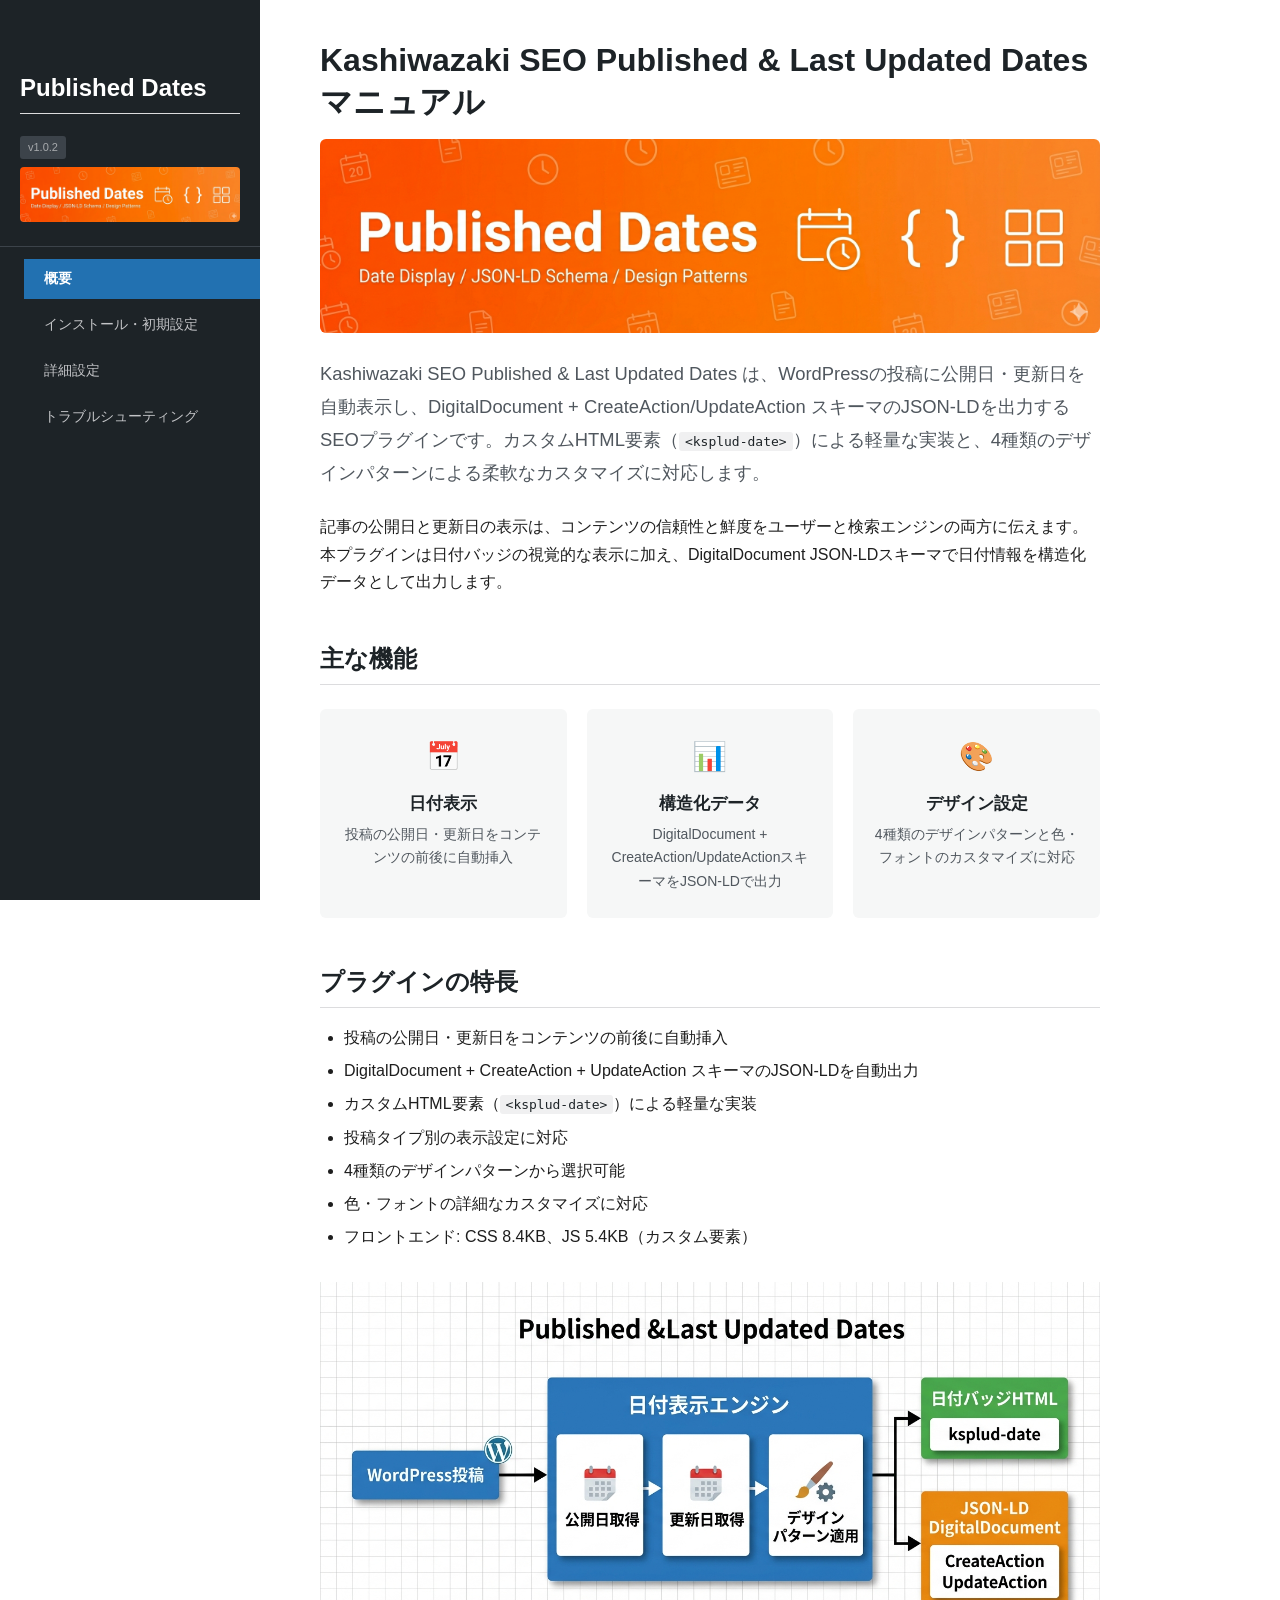
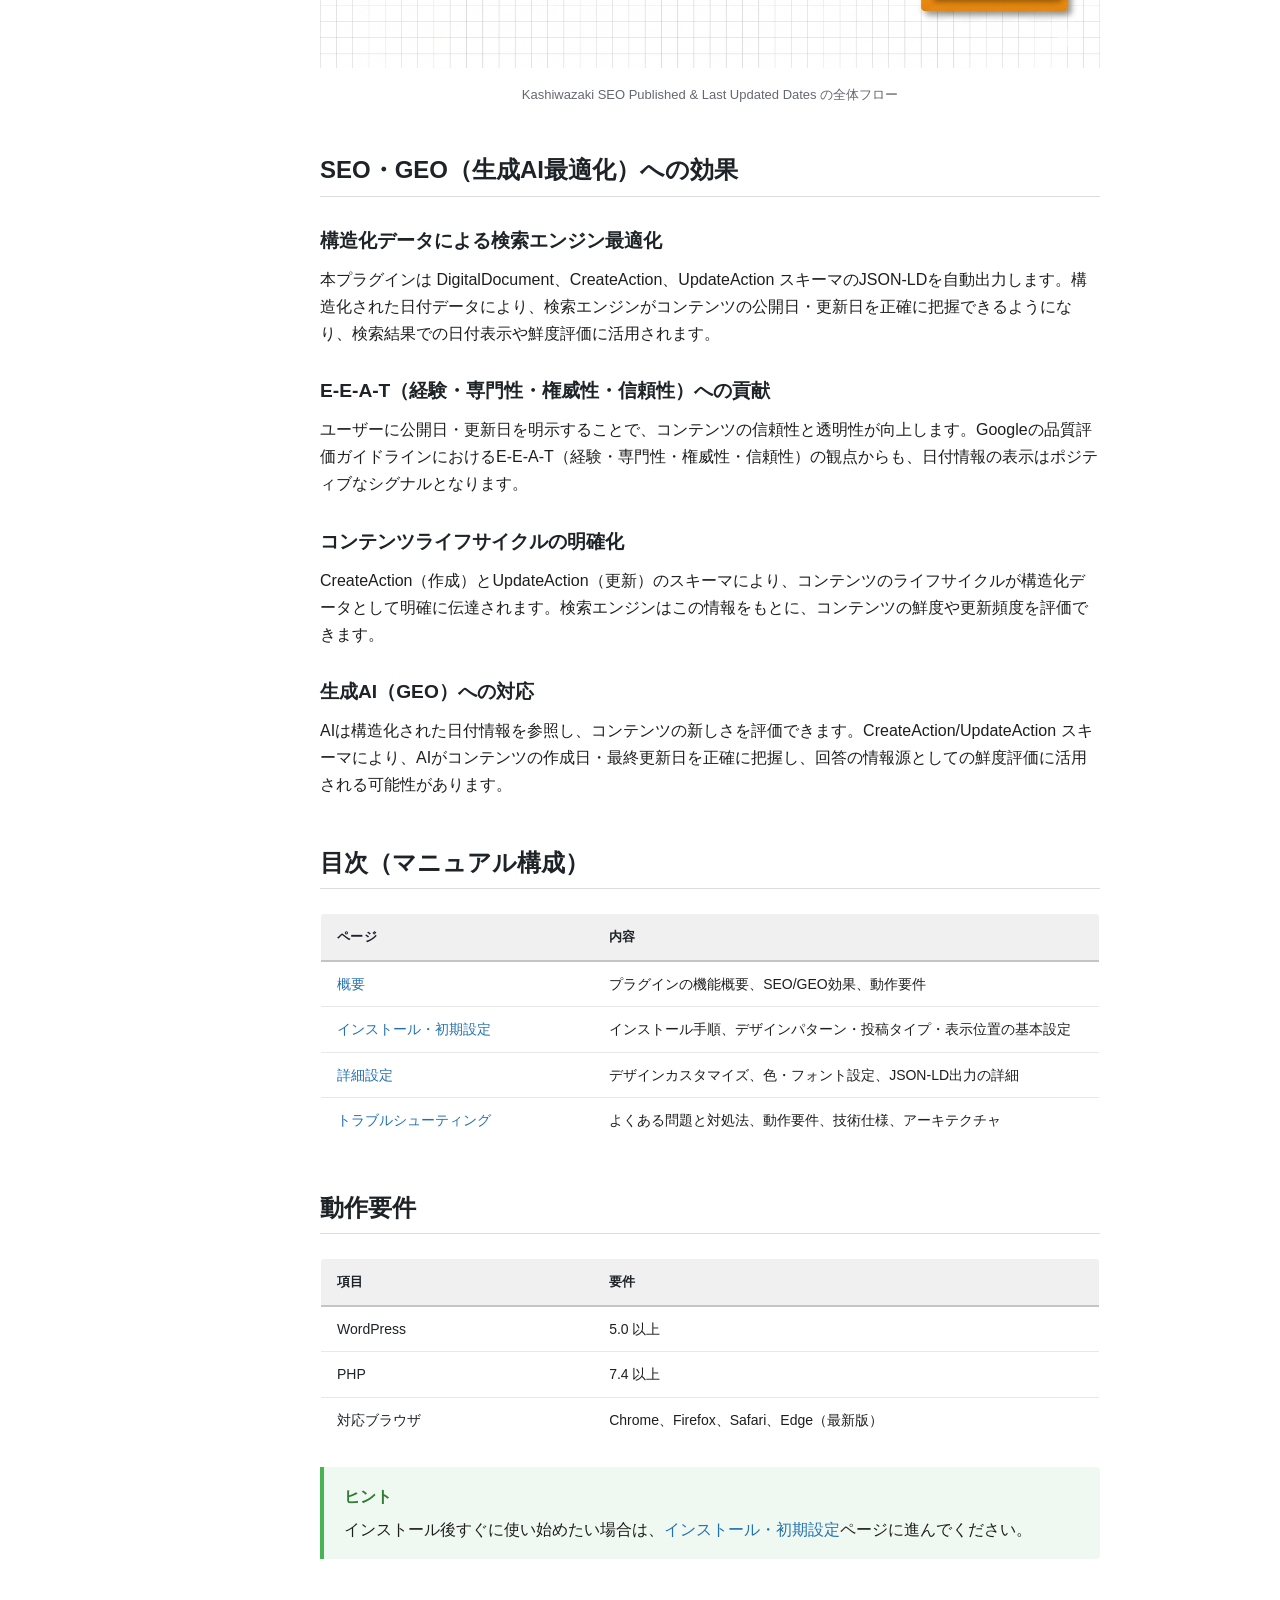
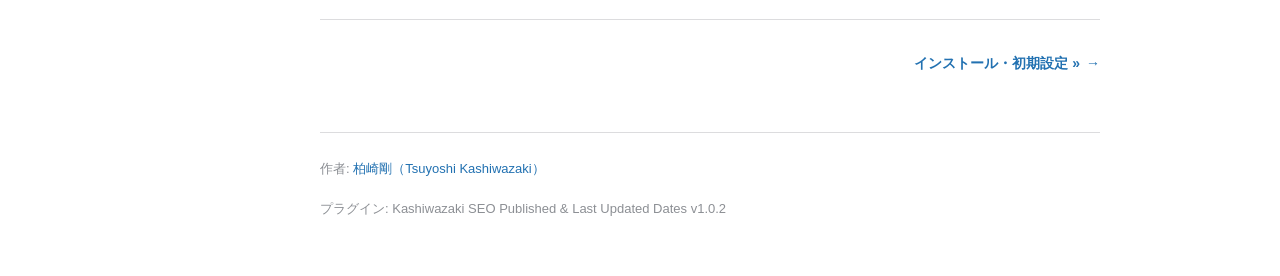
==== docs/index.html @ 5410c0e6 "Add HTML manual under docs/ Co-Authored-By: Claude Opus 4.6 (1M context) <noreply@anthropic.com>" ====
<!DOCTYPE html>
<html lang="ja">
<head>
    <meta charset="UTF-8">
    <meta name="viewport" content="width=device-width, initial-scale=1.0">
    <title>概要 - Kashiwazaki SEO Published &amp; Last Updated Dates マニュアル</title>
    <link rel="stylesheet" href="css/style.css?v=1">
</head>
<body>
<button class="hamburger-btn" aria-label="メニュー">&#9776;</button>

<nav class="sidebar">
    <div class="sidebar-header">
        <h2 style="color:#fff;">Published Dates</h2>
        <span class="version">v1.0.2</span>
        <img src="images/main-visual.png" alt="" style="width:100%;border-radius:4px;margin-top:8px;">
    </div>
    <ul>
        <li class="active"><a href="index.html">概要</a></li>
        <li><a href="setup.html">インストール・初期設定</a></li>
        <li><a href="display-settings.html">詳細設定</a></li>
        <li><a href="troubleshooting.html">トラブルシューティング</a></li>
    </ul>
</nav>

<main class="content">
    <h1>Kashiwazaki SEO Published &amp; Last Updated Dates マニュアル</h1>
    <img src="images/main-visual.png" alt="Kashiwazaki SEO Published & Last Updated Dates メインビジュアル" style="width:100%;border-radius:6px;margin-bottom:16px;">
    <p class="lead">Kashiwazaki SEO Published &amp; Last Updated Dates は、WordPressの投稿に公開日・更新日を自動表示し、DigitalDocument + CreateAction/UpdateAction スキーマのJSON-LDを出力するSEOプラグインです。カスタムHTML要素（<code>&lt;ksplud-date&gt;</code>）による軽量な実装と、4種類のデザインパターンによる柔軟なカスタマイズに対応します。</p>

    <p>記事の公開日と更新日の表示は、コンテンツの信頼性と鮮度をユーザーと検索エンジンの両方に伝えます。本プラグインは日付バッジの視覚的な表示に加え、DigitalDocument JSON-LDスキーマで日付情報を構造化データとして出力します。</p>

    <h2>主な機能</h2>

    <div class="feature-cards">
        <div class="feature-card">
            <span class="icon">&#128197;</span>
            <h4>日付表示</h4>
            <p>投稿の公開日・更新日をコンテンツの前後に自動挿入</p>
        </div>
        <div class="feature-card">
            <span class="icon">&#128202;</span>
            <h4>構造化データ</h4>
            <p>DigitalDocument + CreateAction/UpdateActionスキーマをJSON-LDで出力</p>
        </div>
        <div class="feature-card">
            <span class="icon">&#127912;</span>
            <h4>デザイン設定</h4>
            <p>4種類のデザインパターンと色・フォントのカスタマイズに対応</p>
        </div>
    </div>

    <h2>プラグインの特長</h2>

    <ul>
        <li>投稿の公開日・更新日をコンテンツの前後に自動挿入</li>
        <li>DigitalDocument + CreateAction + UpdateAction スキーマのJSON-LDを自動出力</li>
        <li>カスタムHTML要素（<code>&lt;ksplud-date&gt;</code>）による軽量な実装</li>
        <li>投稿タイプ別の表示設定に対応</li>
        <li>4種類のデザインパターンから選択可能</li>
        <li>色・フォントの詳細なカスタマイズに対応</li>
        <li>フロントエンド: CSS 8.4KB、JS 5.4KB（カスタム要素）</li>
    </ul>

    <figure class="infographic">
        <img src="images/infographics/overview-flow.png" alt="プラグイン概要フロー図">
        <figcaption>Kashiwazaki SEO Published &amp; Last Updated Dates の全体フロー</figcaption>
    </figure>

    <h2>SEO・GEO（生成AI最適化）への効果</h2>

    <h3>構造化データによる検索エンジン最適化</h3>
    <p>本プラグインは DigitalDocument、CreateAction、UpdateAction スキーマのJSON-LDを自動出力します。構造化された日付データにより、検索エンジンがコンテンツの公開日・更新日を正確に把握できるようになり、検索結果での日付表示や鮮度評価に活用されます。</p>

    <h3>E-E-A-T（経験・専門性・権威性・信頼性）への貢献</h3>
    <p>ユーザーに公開日・更新日を明示することで、コンテンツの信頼性と透明性が向上します。Googleの品質評価ガイドラインにおけるE-E-A-T（経験・専門性・権威性・信頼性）の観点からも、日付情報の表示はポジティブなシグナルとなります。</p>

    <h3>コンテンツライフサイクルの明確化</h3>
    <p>CreateAction（作成）とUpdateAction（更新）のスキーマにより、コンテンツのライフサイクルが構造化データとして明確に伝達されます。検索エンジンはこの情報をもとに、コンテンツの鮮度や更新頻度を評価できます。</p>

    <h3>生成AI（GEO）への対応</h3>
    <p>AIは構造化された日付情報を参照し、コンテンツの新しさを評価できます。CreateAction/UpdateAction スキーマにより、AIがコンテンツの作成日・最終更新日を正確に把握し、回答の情報源としての鮮度評価に活用される可能性があります。</p>

    <h2>目次（マニュアル構成）</h2>

    <table>
        <thead>
            <tr>
                <th style="width:35%;">ページ</th>
                <th>内容</th>
            </tr>
        </thead>
        <tbody>
            <tr>
                <td><a href="index.html">概要</a></td>
                <td>プラグインの機能概要、SEO/GEO効果、動作要件</td>
            </tr>
            <tr>
                <td><a href="setup.html">インストール・初期設定</a></td>
                <td>インストール手順、デザインパターン・投稿タイプ・表示位置の基本設定</td>
            </tr>
            <tr>
                <td><a href="display-settings.html">詳細設定</a></td>
                <td>デザインカスタマイズ、色・フォント設定、JSON-LD出力の詳細</td>
            </tr>
            <tr>
                <td><a href="troubleshooting.html">トラブルシューティング</a></td>
                <td>よくある問題と対処法、動作要件、技術仕様、アーキテクチャ</td>
            </tr>
        </tbody>
    </table>

    <h2>動作要件</h2>

    <table>
        <thead>
            <tr>
                <th style="width:35%;">項目</th>
                <th>要件</th>
            </tr>
        </thead>
        <tbody>
            <tr>
                <td>WordPress</td>
                <td>5.0 以上</td>
            </tr>
            <tr>
                <td>PHP</td>
                <td>7.4 以上</td>
            </tr>
            <tr>
                <td>対応ブラウザ</td>
                <td>Chrome、Firefox、Safari、Edge（最新版）</td>
            </tr>
        </tbody>
    </table>

    <div class="callout callout-tip">
        <div class="callout-title">ヒント</div>
        <p>インストール後すぐに使い始めたい場合は、<a href="setup.html">インストール・初期設定</a>ページに進んでください。</p>
    </div>

    <nav class="page-nav">
        <span></span>
        <a href="setup.html" class="next">インストール・初期設定 &raquo;</a>
    </nav>

    <footer class="manual-footer">
        <p>作者: <a href="https://www.tsuyoshikashiwazaki.jp/profile/" target="_blank" rel="noopener">柏崎剛（Tsuyoshi Kashiwazaki）</a></p>
        <p>プラグイン: Kashiwazaki SEO Published &amp; Last Updated Dates v1.0.2</p>
    </footer>
</main>

<div class="lightbox"></div>
<script src="js/manual.js?v=1"></script>
</body>
</html>
---- docs/css/style.css ----
/* ========================================
   WordPress Plugin Manual - Common Stylesheet
   ======================================== */

/* ========================================
   1. Base / Reset
   ======================================== */

*,
*::before,
*::after {
    margin: 0;
    padding: 0;
    box-sizing: border-box;
}

html {
    font-size: 16px;
    scroll-behavior: smooth;
}

body {
    font-family: -apple-system, BlinkMacSystemFont, "Segoe UI", Roboto, Oxygen,
        Ubuntu, Cantarell, "Fira Sans", "Droid Sans", "Helvetica Neue", Arial,
        sans-serif;
    color: #1e1e1e;
    background: #fff;
    line-height: 1.7;
}

img {
    max-width: 100%;
    height: auto;
}

a {
    color: #2271b1;
    text-decoration: none;
}

a:hover {
    color: #135e96;
    text-decoration: underline;
}

/* ========================================
   2. Sidebar
   ======================================== */

.sidebar {
    position: fixed;
    top: 0;
    left: 0;
    width: 260px;
    height: 100vh;
    background: #1d2327;
    color: #fff;
    overflow-y: auto;
    z-index: 100;
    padding-bottom: 40px;
}

.sidebar-header {
    padding: 24px 20px 16px;
    border-bottom: 1px solid #3c434a;
}

.sidebar-header h1 {
    font-size: 15px;
    font-weight: 600;
    line-height: 1.4;
    color: #fff;
}

.sidebar-header .version {
    display: inline-block;
    margin-top: 6px;
    font-size: 11px;
    color: #a7aaad;
    background: #3c434a;
    padding: 2px 8px;
    border-radius: 3px;
}

.sidebar ul {
    list-style: none;
    padding: 12px 0;
}

.sidebar ul li a {
    display: block;
    padding: 8px 20px;
    color: #c3c4c7;
    font-size: 14px;
    transition: background 0.15s, color 0.15s;
}

.sidebar ul li a:hover {
    background: #2c3338;
    color: #fff;
    text-decoration: none;
}

.sidebar ul li.active a {
    background: #2271b1;
    color: #fff;
    font-weight: 600;
}

.sidebar ul li.section-label {
    padding: 18px 20px 4px;
    font-size: 11px;
    font-weight: 700;
    text-transform: uppercase;
    letter-spacing: 0.06em;
    color: #8c8f94;
}

/* ========================================
   3. Main Content
   ======================================== */

.content {
    margin-left: 260px;
    max-width: 900px;
    padding: 40px 60px;
}

/* ========================================
   4. Typography
   ======================================== */

h1, h2, h3, h4, h5, h6 {
    color: #1d2327;
    font-weight: 600;
    line-height: 1.3;
}

h1 {
    font-size: 2rem;
    margin-bottom: 16px;
}

h2 {
    font-size: 1.5rem;
    margin-top: 48px;
    margin-bottom: 16px;
    padding-bottom: 10px;
    border-bottom: 1px solid #dcdcde;
}

h3 {
    font-size: 1.2rem;
    margin-top: 32px;
    margin-bottom: 12px;
}

h4 {
    font-size: 1.05rem;
    margin-top: 24px;
    margin-bottom: 8px;
}

p {
    margin-bottom: 16px;
}

.lead {
    font-size: 1.15rem;
    color: #50575e;
    line-height: 1.8;
    margin-bottom: 24px;
}

/* ========================================
   5. Steps
   ======================================== */

.step {
    display: flex;
    gap: 16px;
    margin-bottom: 24px;
    align-items: flex-start;
}

.step-number {
    flex-shrink: 0;
    width: 36px;
    height: 36px;
    background: #2271b1;
    color: #fff;
    border-radius: 50%;
    display: flex;
    align-items: center;
    justify-content: center;
    font-size: 16px;
    font-weight: 700;
    line-height: 1;
}

.step-content {
    flex: 1;
    padding-top: 4px;
}

.step-content p:last-child {
    margin-bottom: 0;
}

/* ========================================
   6. Callout Boxes
   ======================================== */

.callout {
    padding: 16px 20px;
    margin: 24px 0;
    border-left: 4px solid;
    border-radius: 0 4px 4px 0;
}

.callout-title {
    font-weight: 700;
    margin-bottom: 6px;
}

.callout p:last-child {
    margin-bottom: 0;
}

.callout-tip {
    border-left-color: #46b450;
    background: #f0f9f1;
}

.callout-tip .callout-title {
    color: #2e7d32;
}

.callout-warning {
    border-left-color: #ffb900;
    background: #fef8e7;
}

.callout-warning .callout-title {
    color: #8b6914;
}

.callout-note {
    border-left-color: #2271b1;
    background: #edf5fa;
}

.callout-note .callout-title {
    color: #2271b1;
}

/* ========================================
   7. Screenshots
   ======================================== */

.screenshot {
    margin: 24px 0;
    text-align: center;
}

.screenshot img {
    max-width: 100%;
    border: 1px solid #dcdcde;
    border-radius: 6px;
    cursor: zoom-in;
}

.screenshot figcaption,
.screenshot .caption {
    font-size: 13px;
    color: #646970;
    margin-top: 8px;
    font-style: italic;
}

/* ========================================
   8. Infographic Images
   ======================================== */

.infographic {
    margin: 32px 0;
    text-align: center;
}

.infographic img {
    max-width: 100%;
    display: inline-block;
}

.infographic figcaption,
.infographic .caption {
    font-size: 13px;
    color: #646970;
    margin-top: 8px;
}

/* ========================================
   9. Feature Cards
   ======================================== */

.feature-cards {
    display: grid;
    grid-template-columns: repeat(3, 1fr);
    gap: 20px;
    margin: 24px 0;
}

.feature-card {
    background: #f6f7f7;
    border-radius: 6px;
    padding: 24px 20px;
    text-align: center;
}

.feature-card h4 {
    margin-top: 0;
    margin-bottom: 8px;
}

.feature-card p {
    font-size: 14px;
    color: #50575e;
    margin-bottom: 0;
}

.feature-card .icon {
    font-size: 28px;
    margin-bottom: 12px;
    display: block;
}

/* ========================================
   10. Tables (widefat style)
   ======================================== */

table,
table.widefat {
    width: 100%;
    border-collapse: collapse;
    margin: 24px 0;
    font-size: 14px;
    border: 1px solid #dcdcde;
    border-radius: 4px;
    overflow: hidden;
}

table thead th,
table.widefat thead th {
    background: #f0f0f1;
    text-align: left;
    padding: 12px 16px;
    font-weight: 600;
    font-size: 13px;
    color: #1d2327;
    border-bottom: 2px solid #c3c4c7;
    letter-spacing: 0.02em;
}

table tbody td,
table.widefat tbody td {
    padding: 11px 16px;
    border-bottom: 1px solid #e8e8e8;
    vertical-align: top;
    line-height: 1.6;
}

table tbody tr:hover,
table.widefat tbody tr:hover {
    background: #f6f7f7;
}

table tbody tr:last-child td,
table.widefat tbody tr:last-child td {
    border-bottom: none;
}

table tbody td:first-child {
    font-weight: 500;
    color: #1d2327;
}

/* ========================================
   11. HTTP Status Color Coding
   ======================================== */

.http-2xx {
    color: #00a32a;
    font-weight: 600;
}

.http-3xx {
    color: #2271b1;
    font-weight: 600;
}

.http-4xx {
    color: #dba617;
    font-weight: 600;
}

.http-5xx {
    color: #d63638;
    font-weight: 600;
}

/* ========================================
   12. Status Badges
   ======================================== */

.status-badge {
    display: inline-block;
    padding: 2px 10px;
    border-radius: 12px;
    font-size: 12px;
    font-weight: 600;
    line-height: 1.6;
    white-space: nowrap;
}

.status-ok {
    background: #edfaef;
    color: #00a32a;
}

.status-warning {
    background: #fef8e7;
    color: #996800;
}

.status-error {
    background: #fcf0f1;
    color: #d63638;
}

/* ========================================
   13. Lightbox Overlay
   ======================================== */

.lightbox {
    display: none;
    position: fixed;
    inset: 0;
    z-index: 9999;
    background: rgba(0, 0, 0, 0.85);
    align-items: center;
    justify-content: center;
    cursor: zoom-out;
}

.lightbox.active {
    display: flex;
}

.lightbox img {
    max-width: 90vw;
    max-height: 90vh;
    border-radius: 4px;
    box-shadow: 0 4px 30px rgba(0, 0, 0, 0.4);
}

.lightbox-close {
    position: absolute;
    top: 20px;
    right: 28px;
    background: none;
    border: none;
    color: #fff;
    font-size: 36px;
    cursor: pointer;
    line-height: 1;
    opacity: 0.8;
    transition: opacity 0.15s;
}

.lightbox-close:hover {
    opacity: 1;
}

/* ========================================
   14. Page Navigation
   ======================================== */

.page-nav {
    display: flex;
    justify-content: space-between;
    margin-top: 60px;
    padding-top: 24px;
    border-top: 1px solid #dcdcde;
}

.page-nav a {
    display: inline-flex;
    align-items: center;
    gap: 6px;
    font-size: 14px;
    font-weight: 600;
    color: #2271b1;
    padding: 8px 0;
}

.page-nav a:hover {
    color: #135e96;
    text-decoration: none;
}

.page-nav .prev::before {
    content: "\2190";
}

.page-nav .next::after {
    content: "\2192";
}

/* ========================================
   15. Manual Footer
   ======================================== */

.manual-footer {
    margin-top: 48px;
    padding: 24px 0 0;
    border-top: 1px solid #dcdcde;
    font-size: 13px;
    color: #8c8f94;
    line-height: 1.8;
}

.manual-footer a {
    color: #2271b1;
}

.manual-footer a:hover {
    color: #135e96;
}

/* ========================================
   16. Code Blocks
   ======================================== */

code {
    background: #f0f0f1;
    padding: 2px 6px;
    border-radius: 3px;
    font-size: 13px;
    font-family: Menlo, Consolas, "DejaVu Sans Mono", monospace;
    color: #1d2327;
}

pre {
    background: #2c3338;
    color: #e4e6e8;
    padding: 20px 24px;
    border-radius: 6px;
    overflow-x: auto;
    margin: 24px 0;
    font-size: 13px;
    line-height: 1.6;
}

pre code {
    background: none;
    padding: 0;
    border-radius: 0;
    color: inherit;
    font-size: inherit;
}

/* ========================================
   17. Lists
   ======================================== */

ul, ol {
    margin: 0 0 16px 24px;
}

li {
    margin-bottom: 6px;
}

/* ========================================
   18. Hamburger Menu Button
   ======================================== */

.hamburger-btn {
    display: none;
    position: fixed;
    top: 12px;
    left: 12px;
    z-index: 200;
    background: #1d2327;
    border: none;
    color: #fff;
    width: 40px;
    height: 40px;
    border-radius: 4px;
    cursor: pointer;
    font-size: 22px;
    align-items: center;
    justify-content: center;
    line-height: 1;
}

/* ========================================
   19. Responsive (max-width: 768px)
   ======================================== */

@media (max-width: 768px) {
    .sidebar {
        transform: translateX(-100%);
        transition: transform 0.25s ease;
    }

    .sidebar.open {
        transform: translateX(0);
    }

    .content {
        margin-left: 0;
        padding: 60px 20px 40px;
    }

    .hamburger-btn {
        display: flex;
    }

    .feature-cards {
        grid-template-columns: 1fr;
    }

    .page-nav {
        flex-direction: column;
        gap: 12px;
    }

    table.widefat {
        font-size: 13px;
    }

    table.widefat thead th,
    table.widefat tbody td {
        padding: 8px 10px;
    }

    h1 {
        font-size: 1.6rem;
    }

    h2 {
        font-size: 1.3rem;
    }
}
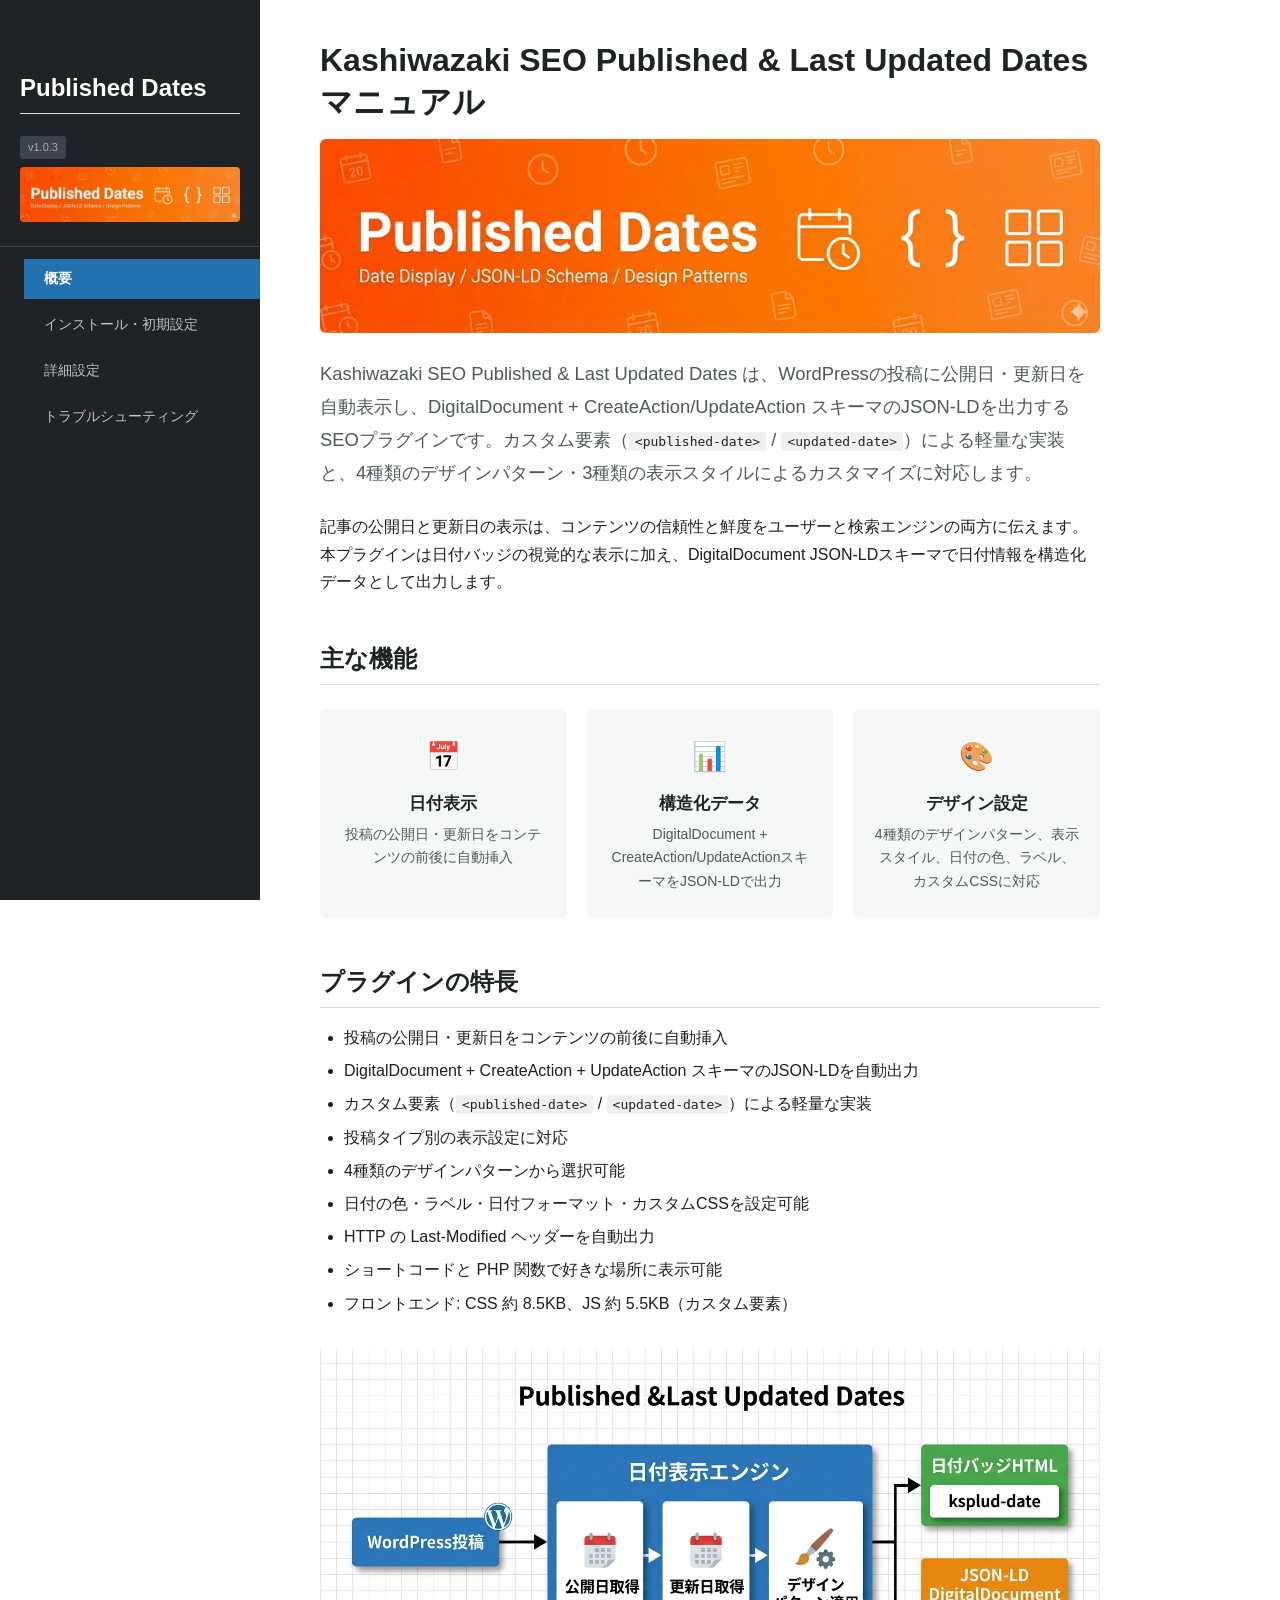
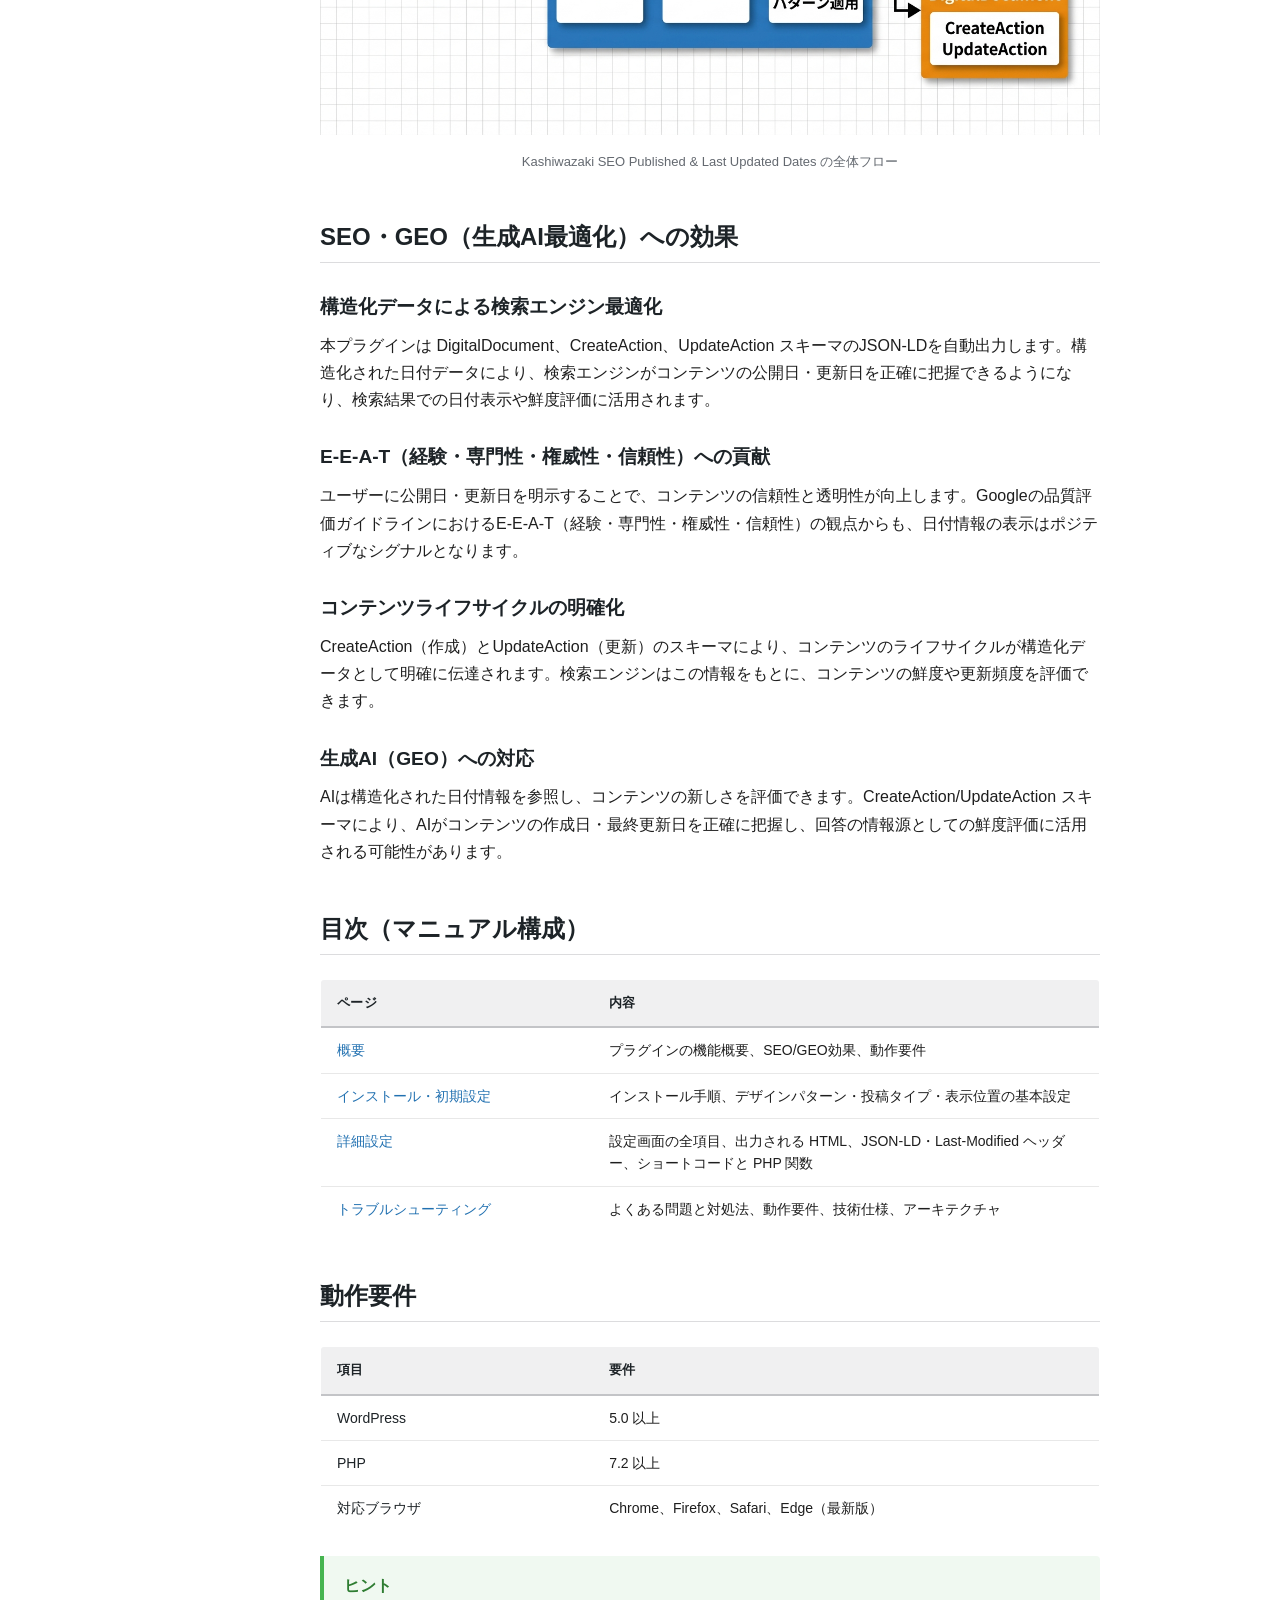
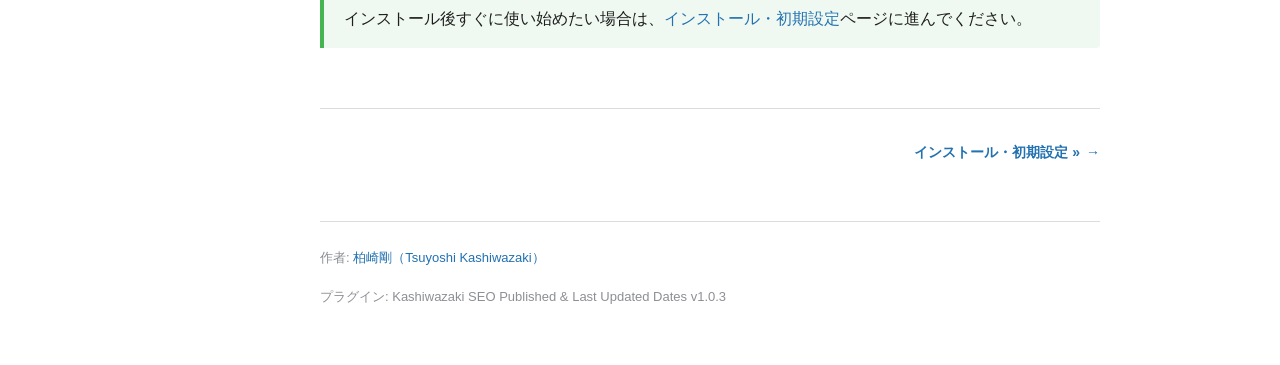
==== commit 6d064d00: "Update to v1.0.3 - Last-Modified ヘッダーと日付の datetime 属性がサイトのタイムゾーン分ずれていた問題を修正 - 設定画面の「公開直後の場合は更新日を表示しな" ====
--- a/docs/index.html
+++ b/docs/index.html
@@ -12,7 +12,7 @@
 <nav class="sidebar">
     <div class="sidebar-header">
         <h2 style="color:#fff;">Published Dates</h2>
-        <span class="version">v1.0.2</span>
+        <span class="version">v1.0.3</span>
         <img src="images/main-visual.png" alt="" style="width:100%;border-radius:4px;margin-top:8px;">
     </div>
     <ul>
@@ -26,7 +26,7 @@
 <main class="content">
     <h1>Kashiwazaki SEO Published &amp; Last Updated Dates マニュアル</h1>
     <img src="images/main-visual.png" alt="Kashiwazaki SEO Published & Last Updated Dates メインビジュアル" style="width:100%;border-radius:6px;margin-bottom:16px;">
-    <p class="lead">Kashiwazaki SEO Published &amp; Last Updated Dates は、WordPressの投稿に公開日・更新日を自動表示し、DigitalDocument + CreateAction/UpdateAction スキーマのJSON-LDを出力するSEOプラグインです。カスタムHTML要素（<code>&lt;ksplud-date&gt;</code>）による軽量な実装と、4種類のデザインパターンによる柔軟なカスタマイズに対応します。</p>
+    <p class="lead">Kashiwazaki SEO Published &amp; Last Updated Dates は、WordPressの投稿に公開日・更新日を自動表示し、DigitalDocument + CreateAction/UpdateAction スキーマのJSON-LDを出力するSEOプラグインです。カスタム要素（<code>&lt;published-date&gt;</code> / <code>&lt;updated-date&gt;</code>）による軽量な実装と、4種類のデザインパターン・3種類の表示スタイルによるカスタマイズに対応します。</p>
 
     <p>記事の公開日と更新日の表示は、コンテンツの信頼性と鮮度をユーザーと検索エンジンの両方に伝えます。本プラグインは日付バッジの視覚的な表示に加え、DigitalDocument JSON-LDスキーマで日付情報を構造化データとして出力します。</p>
 
@@ -46,7 +46,7 @@
         <div class="feature-card">
             <span class="icon">&#127912;</span>
             <h4>デザイン設定</h4>
-            <p>4種類のデザインパターンと色・フォントのカスタマイズに対応</p>
+            <p>4種類のデザインパターン、表示スタイル、日付の色、ラベル、カスタムCSSに対応</p>
         </div>
     </div>
 
@@ -55,11 +55,13 @@
     <ul>
         <li>投稿の公開日・更新日をコンテンツの前後に自動挿入</li>
         <li>DigitalDocument + CreateAction + UpdateAction スキーマのJSON-LDを自動出力</li>
-        <li>カスタムHTML要素（<code>&lt;ksplud-date&gt;</code>）による軽量な実装</li>
+        <li>カスタム要素（<code>&lt;published-date&gt;</code> / <code>&lt;updated-date&gt;</code>）による軽量な実装</li>
         <li>投稿タイプ別の表示設定に対応</li>
         <li>4種類のデザインパターンから選択可能</li>
-        <li>色・フォントの詳細なカスタマイズに対応</li>
-        <li>フロントエンド: CSS 8.4KB、JS 5.4KB（カスタム要素）</li>
+        <li>日付の色・ラベル・日付フォーマット・カスタムCSSを設定可能</li>
+        <li>HTTP の Last-Modified ヘッダーを自動出力</li>
+        <li>ショートコードと PHP 関数で好きな場所に表示可能</li>
+        <li>フロントエンド: CSS 約 8.5KB、JS 約 5.5KB（カスタム要素）</li>
     </ul>
 
     <figure class="infographic">
@@ -101,7 +103,7 @@
             </tr>
             <tr>
                 <td><a href="display-settings.html">詳細設定</a></td>
-                <td>デザインカスタマイズ、色・フォント設定、JSON-LD出力の詳細</td>
+                <td>設定画面の全項目、出力される HTML、JSON-LD・Last-Modified ヘッダー、ショートコードと PHP 関数</td>
             </tr>
             <tr>
                 <td><a href="troubleshooting.html">トラブルシューティング</a></td>
@@ -126,7 +128,7 @@
             </tr>
             <tr>
                 <td>PHP</td>
-                <td>7.4 以上</td>
+                <td>7.2 以上</td>
             </tr>
             <tr>
                 <td>対応ブラウザ</td>
@@ -147,7 +149,7 @@
 
     <footer class="manual-footer">
         <p>作者: <a href="https://www.tsuyoshikashiwazaki.jp/profile/" target="_blank" rel="noopener">柏崎剛（Tsuyoshi Kashiwazaki）</a></p>
-        <p>プラグイン: Kashiwazaki SEO Published &amp; Last Updated Dates v1.0.2</p>
+        <p>プラグイン: Kashiwazaki SEO Published &amp; Last Updated Dates v1.0.3</p>
     </footer>
 </main>
 
